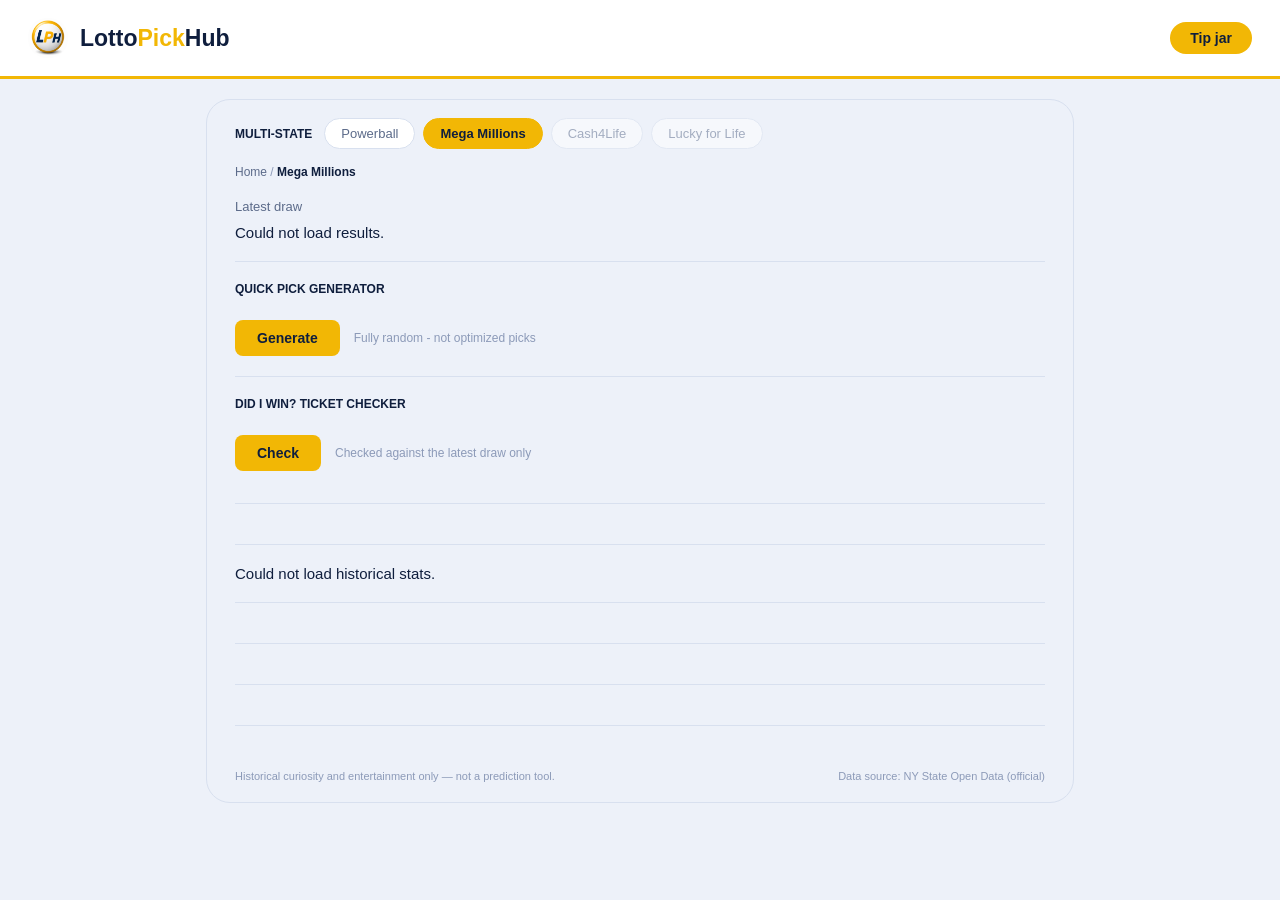
==== megamillions/index.html @ 98ac67ed "Create index.html" ====
<!DOCTYPE html>
<html lang="en">
<head>
  <!-- Google tag (gtag.js) -->
<script async src="https://www.googletagmanager.com/gtag/js?id=G-FP60XF0554"></script>
<script>
  window.dataLayer = window.dataLayer || [];
  function gtag(){dataLayer.push(arguments);}
  gtag('js', new Date());
  gtag('config', 'G-FP60XF0554');
</script>
<meta charset="UTF-8">
<meta name="viewport" content="width=device-width, initial-scale=1.0">
<title>Mega Millions Winning Numbers, Quick Pick &amp; Ticket Checker | LottoPickHub</title>
<meta name="description" content="Latest Mega Millions winning numbers, a free quick pick generator, ticket checker, and historical draw stats — updated daily.">
<link rel="canonical" href="https://lottopickhub.com/megamillions/">
<link rel="icon" type="image/png" href="/assets/lottopickhub-icon.png">

<!-- Open Graph / social share preview -->
<meta property="og:type" content="website">
<meta property="og:site_name" content="LottoPickHub">
<meta property="og:title" content="Mega Millions Winning Numbers, Quick Pick & Ticket Checker | LottoPickHub">
<meta property="og:description" content="Latest Mega Millions winning numbers, a free quick pick generator, ticket checker, and historical draw stats — updated daily.">
<meta property="og:url" content="https://lottopickhub.com/megamillions/">
<meta property="og:image" content="https://lottopickhub.com/assets/og-share.png">
<meta property="og:image:width" content="1200">
<meta property="og:image:height" content="630">
<meta property="og:image:alt" content="LottoPickHub — Powerball results, quick picks & historical stats">

<!-- Twitter/X card -->
<meta name="twitter:card" content="summary_large_image">
<meta name="twitter:title" content="Mega Millions Winning Numbers, Quick Pick & Ticket Checker | LottoPickHub">
<meta name="twitter:description" content="Latest Mega Millions winning numbers, a free quick pick generator, ticket checker, and historical draw stats — updated daily.">
<meta name="twitter:image" content="https://lottopickhub.com/assets/og-share.png">

<link rel="stylesheet" href="/assets/style.css">
</head>
<body>
<div id="site-header"></div>
<div class="page-shell">
<div class="card">
  <div class="game-pills">
    <span class="game-pills-label">Multi-state</span>
    <a href="/powerball/" class="game-pill">Powerball</a>
    <a href="/megamillions/" class="game-pill active">Mega Millions</a>
    <span class="game-pill" style="opacity:0.5;">Cash4Life</span>
    <span class="game-pill" style="opacity:0.5;">Lucky for Life</span>
  </div>
  <div class="breadcrumb"><a href="/">Home</a> / <span class="current">Mega Millions</span></div>
  <div class="section">
    <p class="section-sub" id="draw-date">Latest draw</p>
    <div class="ball-row" id="latest-draw-balls"></div>
  </div>
  <div class="section-divider"></div>
  <div class="section">
    <p class="section-label">Quick pick generator</p>
    <div class="ball-row" id="quick-pick-balls" style="margin-bottom:12px;"></div>
    <div class="quick-pick-actions">
      <button class="btn-gold" id="quick-pick-btn">Generate</button>
      <span class="fine-print">Fully random - not optimized picks</span>
    </div>
  </div>
  <div class="section-divider"></div>
  <div class="section">
    <p class="section-label">Did I win? Ticket checker</p>
    <div class="checker-ball-row" id="checker-ball-row"></div>
    <div class="quick-pick-actions">
      <button class="btn-gold" id="checker-btn">Check</button>
      <span class="fine-print">Checked against the latest draw only</span>
    </div>
    <div class="checker-result" id="checker-result"></div>
  </div>
  <div class="section-divider"></div>
  <div class="section" id="stats-section"></div>
  <div class="section-divider"></div>
  <div class="section" id="hotcold-section"></div>
  <div class="section-divider"></div>
  <div class="section" id="heatmap-section"></div>
  <div class="section-divider"></div>
  <div class="section" id="pairs-section"></div>
  <div class="section-divider"></div>
  <div class="section" id="explorer-section"></div>
  <div class="section-divider"></div>
  <div class="section" id="lookup-section"></div>
  <div class="footer-strip">
    <span>Historical curiosity and entertainment only — not a prediction tool.</span>
    <span>Data source: NY State Open Data (official)</span>
  </div>
</div>
</div>
<script src="/assets/site.js"></script>
<script src="/assets/lottery-stats.js"></script>
<script src="/assets/donate.js"></script>
<script src="/assets/header.js"></script>
<script>
async function init() {
  const data = await fetchPowerballData('/data/megamillions.json');
  renderLatestDraw('latest-draw-balls', 'draw-date', data);
  initQuickPick('quick-pick-balls', 'quick-pick-btn', data);
  initTicketChecker('checker-ball-row', 'checker-btn', 'checker-result', data);
  renderStats('stats-section', data);
}
init().catch(err => {
  console.error(err);
  document.getElementById('latest-draw-balls').textContent = 'Could not load results.';
});

initLotteryStats({
  hotcold: 'hotcold-section',
  heatmap: 'heatmap-section',
  pairs: 'pairs-section',
  explorer: 'explorer-section',
  lookup: 'lookup-section',
}, '/data/megamillions-history.json', 'Mega Ball').catch(err => {
  console.error(err);
  document.getElementById('hotcold-section').textContent = 'Could not load historical stats.';
});
</script>
</body>
</html>
---- assets/style.css ----
:root {
  --navy: #0F1E3D;
  --bg: #EDF1F9;
  --panel-border: #D8E0EF;
  --gold: #F2B705;
  --red: #D9272B;
  --text-muted: #5C6B8A;
  --text-faint: #8C9AB8;
  --white: #ffffff;
  --heat-1: #F4F6FB;
  --heat-2: #FFF3D0;
  --heat-3: #FFE49A;
  --heat-4: #FFCB4D;
  --heat-5: #F2B705;
}

* { box-sizing: border-box; }

body {
  margin: 0;
  background: var(--bg);
  color: var(--navy);
  font-family: -apple-system, "Segoe UI", Arial, sans-serif;
  font-size: 15px;
}

a { color: inherit; }

.page-shell {
  max-width: 900px;
  margin: 0 auto;
  padding: 20px 16px;
}

.card {
  background: var(--bg);
  border-radius: 24px;
  overflow: hidden;
  border: 1px solid var(--panel-border);
}

/* Header */
.site-header {
  display: flex;
  justify-content: space-between;
  align-items: center;
  padding: 18px 28px;
  background: var(--white);
  flex-wrap: wrap;
  gap: 12px;
}
.brand {
  display: flex;
  align-items: center;
  gap: 12px;
  text-decoration: none;
}
.brand-icon {
  width: 40px;
  height: 40px;
  display: block;
  border-radius: 50%;
}
.brand-name {
  font-weight: 800;
  font-size: 23px;
  color: var(--navy);
}
.brand-name .accent { color: var(--gold); }

.site-nav {
  display: flex;
  gap: 30px;
  font-size: 14px;
  color: var(--text-muted);
  font-weight: 600;
}
.site-nav a { text-decoration: none; }
.site-nav a:hover { color: var(--navy); }

.tip-jar-btn {
  background: var(--gold);
  color: var(--navy);
  border: none;
  border-radius: 20px;
  padding: 8px 20px;
  font-size: 14px;
  font-weight: 700;
  cursor: pointer;
  font-family: inherit;
  white-space: nowrap;
}

.tip-wrap {
  position: relative;
}
.tip-popover {
  display: none;
  position: absolute;
  top: 130%;
  right: 0;
  background: var(--white);
  border: 1px solid var(--panel-border);
  border-radius: 8px;
  padding: 12px;
  width: 200px;
  box-shadow: 0 8px 24px rgba(0,0,0,0.15);
  z-index: 50;
}
.tip-popover.open { display: block; }
.tip-popover-label {
  font-size: 11px;
  color: var(--text-muted);
  text-transform: uppercase;
  letter-spacing: 0.5px;
  margin-bottom: 6px;
  font-weight: 700;
}
.tip-popover-text {
  font-size: 11px;
  color: var(--text-faint);
  line-height: 1.4;
  margin-bottom: 10px;
}
.tip-amounts {
  display: grid;
  grid-template-columns: repeat(3, 1fr);
  gap: 6px;
  margin-bottom: 8px;
}
.tip-amount-btn {
  display: block;
  text-align: center;
  background: var(--bg);
  border: 1px solid var(--panel-border);
  border-radius: 6px;
  padding: 8px 0;
  font-size: 13px;
  font-weight: 700;
  color: var(--navy);
  text-decoration: none;
}
.tip-amount-btn:hover {
  border-color: var(--gold);
}
.tip-custom-btn {
  display: block;
  text-align: center;
  background: none;
  border: 1px solid var(--panel-border);
  border-radius: 6px;
  padding: 8px 0;
  font-size: 12px;
  color: var(--text-muted);
  text-decoration: none;
}
.tip-custom-btn:hover {
  border-color: var(--gold);
}

.gold-rule {
  height: 3px;
  background: var(--gold);
}

/* Lottery pill selector */
.game-pills {
  padding: 18px 28px 4px;
  display: flex;
  gap: 8px;
  align-items: center;
  flex-wrap: wrap;
}
.game-pills-label {
  font-size: 12px;
  font-weight: 700;
  text-transform: uppercase;
  margin-right: 4px;
  color: var(--navy);
}
.game-pill {
  border-radius: 16px;
  padding: 7px 16px;
  font-size: 13px;
  text-decoration: none;
  background: var(--white);
  border: 1px solid var(--panel-border);
  color: var(--text-muted);
}
.game-pill.active {
  background: var(--gold);
  color: var(--navy);
  font-weight: 700;
  border-color: var(--gold);
}

/* Sections */
.section {
  padding: 20px 28px;
}
.section-divider {
  height: 1px;
  background: var(--panel-border);
  margin: 0 28px;
}
.section-label {
  color: var(--navy);
  font-size: 12px;
  font-weight: 700;
  text-transform: uppercase;
  margin: 0 0 12px;
}
.section-label .muted-suffix {
  color: var(--text-faint);
  font-weight: 400;
  text-transform: none;
}
.section-sub {
  color: var(--text-muted);
  font-size: 13px;
  margin: 0 0 10px;
}

/* Balls */
.ball-row {
  display: flex;
  gap: 10px;
  flex-wrap: wrap;
}
.ball {
  width: 46px;
  height: 46px;
  border-radius: 50%;
  background: var(--white);
  border: 2px solid var(--navy);
  color: var(--navy);
  display: flex;
  align-items: center;
  justify-content: center;
  font-weight: 800;
  font-size: 17px;
}
.ball.small {
  width: 40px;
  height: 40px;
  font-size: 15px;
}
.ball.special {
  background: var(--red);
  border-color: var(--red);
  color: var(--white);
}
.ball.placeholder {
  color: var(--text-faint);
  border-color: var(--panel-border);
}

/* Quick pick */
.quick-pick-actions {
  display: flex;
  align-items: center;
  gap: 14px;
  margin-top: 12px;
  flex-wrap: wrap;
}
.btn-gold {
  background: var(--gold);
  color: var(--navy);
  border: none;
  border-radius: 8px;
  padding: 10px 22px;
  font-size: 14px;
  font-weight: 800;
  cursor: pointer;
  font-family: inherit;
}
.btn-gold:hover { filter: brightness(1.05); }
.btn-gold:disabled { opacity: 0.6; cursor: default; }
.fine-print {
  color: var(--text-faint);
  font-size: 12px;
}

/* Ticket checker */
.checker-ball-row {
  display: flex;
  gap: 10px;
  flex-wrap: wrap;
  margin-bottom: 12px;
}
.checker-ball {
  width: 46px;
  height: 46px;
  border-radius: 50%;
  border: 2px solid var(--navy);
  background: var(--white);
  color: var(--navy);
  text-align: center;
  font-weight: 800;
  font-size: 15px;
  font-family: inherit;
  padding: 0;
}
.checker-ball:focus {
  outline: none;
  border-color: var(--gold);
}
.checker-ball-special {
  border-color: var(--red);
  color: var(--red);
}
.checker-ball-special:focus {
  border-color: var(--gold);
}
.checker-result {
  margin-top: 12px;
  font-size: 13px;
  color: var(--text-muted);
}
.checker-result strong { color: var(--navy); }

/* Since last jackpot / stats */
.jackpot-banner {
  background: var(--white);
  border-radius: 10px;
  padding: 12px 16px;
  margin-bottom: 14px;
  font-size: 13px;
}
.jackpot-banner .label { color: var(--text-muted); }
.jackpot-banner .value { color: var(--navy); font-weight: 700; }

.stats-grid {
  display: grid;
  grid-template-columns: 1fr 1fr;
  gap: 20px;
}
@media (max-width: 560px) {
  .stats-grid { grid-template-columns: 1fr; }
}

.chip-row {
  display: flex;
  flex-wrap: wrap;
  gap: 8px;
}
.count-chip {
  display: flex;
  align-items: center;
  gap: 6px;
  background: var(--white);
  border: 1px solid var(--panel-border);
  border-radius: 16px;
  padding: 4px 12px 4px 4px;
}
.count-chip .num {
  width: 26px;
  height: 26px;
  border-radius: 50%;
  background: var(--gold);
  color: var(--navy);
  display: flex;
  align-items: center;
  justify-content: center;
  font-size: 12px;
  font-weight: 800;
}
.count-chip .num.hot-num {
  background: var(--gold);
  color: var(--navy);
}
.count-chip .num.cold-num {
  background: var(--white);
  border: 1px solid var(--panel-border);
  color: var(--text-muted);
}
.count-chip .count {
  font-size: 12px;
  color: var(--text-muted);
}
.not-drawn-num {
  width: 30px;
  height: 30px;
  border-radius: 50%;
  background: var(--white);
  border: 1px solid var(--panel-border);
  color: var(--navy);
  display: flex;
  align-items: center;
  justify-content: center;
  font-size: 12px;
  font-weight: 700;
}
.stats-disclaimer {
  color: var(--text-faint);
  font-size: 10px;
  margin: 14px 0 0;
}

/* Disclaimer banner */
.info-banner {
  background: #FFF6DD;
  color: #7A5B00;
  text-align: center;
  font-size: 11px;
  padding: 7px;
}

/* Footer strip inside card */
.footer-strip {
  padding: 4px 28px 20px;
  display: flex;
  justify-content: space-between;
  color: var(--text-faint);
  font-size: 11px;
  flex-wrap: wrap;
  gap: 6px;
}

/* Homepage-specific */
.hero {
  padding: 8px 28px 4px;
}
.hero h1 {
  font-size: 22px;
  margin: 0 0 8px;
}
.hero p {
  color: var(--text-muted);
  font-size: 14px;
  margin: 0 0 4px;
  max-width: 560px;
}

.game-cards {
  display: grid;
  grid-template-columns: 1fr 1fr;
  gap: 14px;
}
@media (max-width: 560px) {
  .game-cards { grid-template-columns: 1fr; }
}
.game-card {
  background: var(--white);
  border: 1px solid var(--panel-border);
  border-radius: 10px;
  padding: 16px;
  text-decoration: none;
  color: var(--navy);
  display: block;
  position: relative;
  transition: box-shadow 0.15s, transform 0.15s;
}
.game-card h3 {
  margin: 0 0 4px;
  font-size: 15px;
}
.game-card p {
  margin: 0;
  font-size: 12px;
  color: var(--text-muted);
}
.game-card .jackpot-line {
  font-size: 13px;
}
.game-card .jackpot-line strong {
  color: var(--navy);
}
.game-card.coming-soon {
  opacity: 0.55;
  pointer-events: none;
}
.game-card .status {
  display: inline-block;
  font-size: 10px;
  font-weight: 700;
  text-transform: uppercase;
  color: var(--gold);
  margin-bottom: 6px;
}
.game-card.live {
  border: 2px solid var(--gold);
  box-shadow: 0 2px 10px rgba(242,183,5,0.25);
}
.game-card.live:hover {
  box-shadow: 0 4px 16px rgba(242,183,5,0.35);
  transform: translateY(-1px);
}
.game-card.live .status {
  background: var(--gold);
  color: var(--navy);
  border-radius: 10px;
  padding: 2px 8px;
}
.game-card.live .card-arrow {
  position: absolute;
  top: 16px;
  right: 16px;
  color: var(--gold);
  font-size: 18px;
  font-weight: 800;
}

.breadcrumb {
  padding: 12px 28px 0;
  font-size: 12px;
  color: var(--text-faint);
}
.breadcrumb a { color: var(--text-muted); text-decoration: none; }
.breadcrumb .current { color: var(--navy); font-weight: 600; }

/* News */
.news-item {
  padding: 10px 0;
  border-bottom: 1px solid var(--panel-border);
}
.news-item:last-child { border-bottom: none; }
.news-item a {
  font-size: 14px;
  font-weight: 600;
  text-decoration: none;
  color: var(--navy);
}
.news-item a:hover { color: var(--gold); }
.news-meta {
  font-size: 11px;
  color: var(--text-faint);
  margin-top: 2px;
}

/* --- Hot & cold tabs --- */
.stat-tabs {
  display: flex;
  gap: 8px;
  flex-wrap: wrap;
  margin-bottom: 10px;
}
.stat-tab {
  background: var(--white);
  border: 1px solid var(--panel-border);
  border-radius: 14px;
  padding: 5px 14px;
  font-size: 12px;
  font-weight: 700;
  color: var(--text-muted);
  cursor: pointer;
  font-family: inherit;
}
.stat-tab:hover { border-color: var(--gold); }
.stat-tab.active {
  background: var(--navy);
  border-color: var(--navy);
  color: var(--white);
}
.stat-subhead {
  font-size: 11px;
  font-weight: 700;
  text-transform: uppercase;
  margin: 0 0 8px;
}
.stat-subhead.hot { color: var(--gold); }
.stat-subhead.cold { color: var(--text-muted); }

/* --- Frequency heatmap --- */
.heat-legend {
  display: flex;
  align-items: center;
  gap: 6px;
  font-size: 11px;
  color: var(--text-faint);
  margin-bottom: 10px;
}
.heat-legend-swatch {
  width: 16px;
  height: 16px;
  border-radius: 3px;
  display: inline-block;
}
.heat-grid {
  display: grid;
  grid-template-columns: repeat(auto-fill, minmax(38px, 1fr));
  gap: 5px;
}
.heat-cell {
  aspect-ratio: 1;
  border: none;
  border-radius: 6px;
  font-family: inherit;
  font-size: 11px;
  font-weight: 700;
  color: var(--navy);
  cursor: pointer;
  display: flex;
  align-items: center;
  justify-content: center;
}
.heat-cell:hover {
  outline: 2px solid var(--navy);
  outline-offset: 1px;
}
.heat-1 { background: var(--heat-1); border: 1px solid var(--panel-border); color: var(--text-faint); }
.heat-2 { background: var(--heat-2); }
.heat-3 { background: var(--heat-3); }
.heat-4 { background: var(--heat-4); }
.heat-5 { background: var(--heat-5); }

/* --- Pair & triple analysis --- */
.pair-list {
  display: flex;
  flex-direction: column;
  gap: 6px;
}
.pair-row {
  display: flex;
  align-items: center;
  justify-content: space-between;
  background: var(--white);
  border: 1px solid var(--panel-border);
  border-radius: 8px;
  padding: 8px 12px;
  gap: 12px;
}
.pair-numbers {
  display: flex;
  align-items: center;
  gap: 6px;
  flex-wrap: wrap;
}
.pair-plus {
  color: var(--text-faint);
  font-size: 12px;
  margin: 0 2px;
}
.pair-count {
  color: var(--gold);
  font-size: 13px;
  font-weight: 700;
  white-space: nowrap;
}
.stat-ball {
  width: 28px;
  height: 28px;
  border-radius: 50%;
  background: var(--bg);
  border: 1px solid var(--panel-border);
  color: var(--navy);
  display: inline-flex;
  align-items: center;
  justify-content: center;
  font-size: 12px;
  font-weight: 700;
}

/* --- Historical explorer --- */
.explorer-controls {
  display: flex;
  gap: 10px;
  flex-wrap: wrap;
  margin-bottom: 14px;
}
.explorer-input,
.explorer-select {
  background: var(--white);
  border: 1px solid var(--panel-border);
  border-radius: 8px;
  padding: 9px 12px;
  font-size: 13px;
  color: var(--navy);
  font-family: inherit;
}
.explorer-input { flex: 1; min-width: 200px; }
.explorer-table-wrap {
  overflow-x: auto;
}
.explorer-table {
  width: 100%;
  border-collapse: collapse;
  font-size: 13px;
}
.explorer-table th {
  text-align: left;
  color: var(--text-faint);
  font-size: 11px;
  text-transform: uppercase;
  font-weight: 700;
  padding: 6px 8px;
  border-bottom: 1px solid var(--panel-border);
}
.explorer-table td {
  padding: 8px;
  border-bottom: 1px solid var(--panel-border);
  color: var(--navy);
}
.explorer-pb {
  color: var(--red);
  font-weight: 700;
}

/* --- Number lookup --- */
.lookup-grid {
  display: grid;
  grid-template-columns: repeat(3, 1fr);
  gap: 10px;
  margin-top: 10px;
}
@media (max-width: 560px) {
  .lookup-grid { grid-template-columns: repeat(2, 1fr); }
}
.lookup-stat {
  background: var(--white);
  border: 1px solid var(--panel-border);
  border-radius: 8px;
  padding: 10px 12px;
  display: flex;
  flex-direction: column;
  gap: 2px;
}
.lookup-label {
  font-size: 10px;
  color: var(--text-faint);
  text-transform: uppercase;
  font-weight: 700;
}
.lookup-value {
  font-size: 15px;
  color: var(--navy);
  font-weight: 800;
}
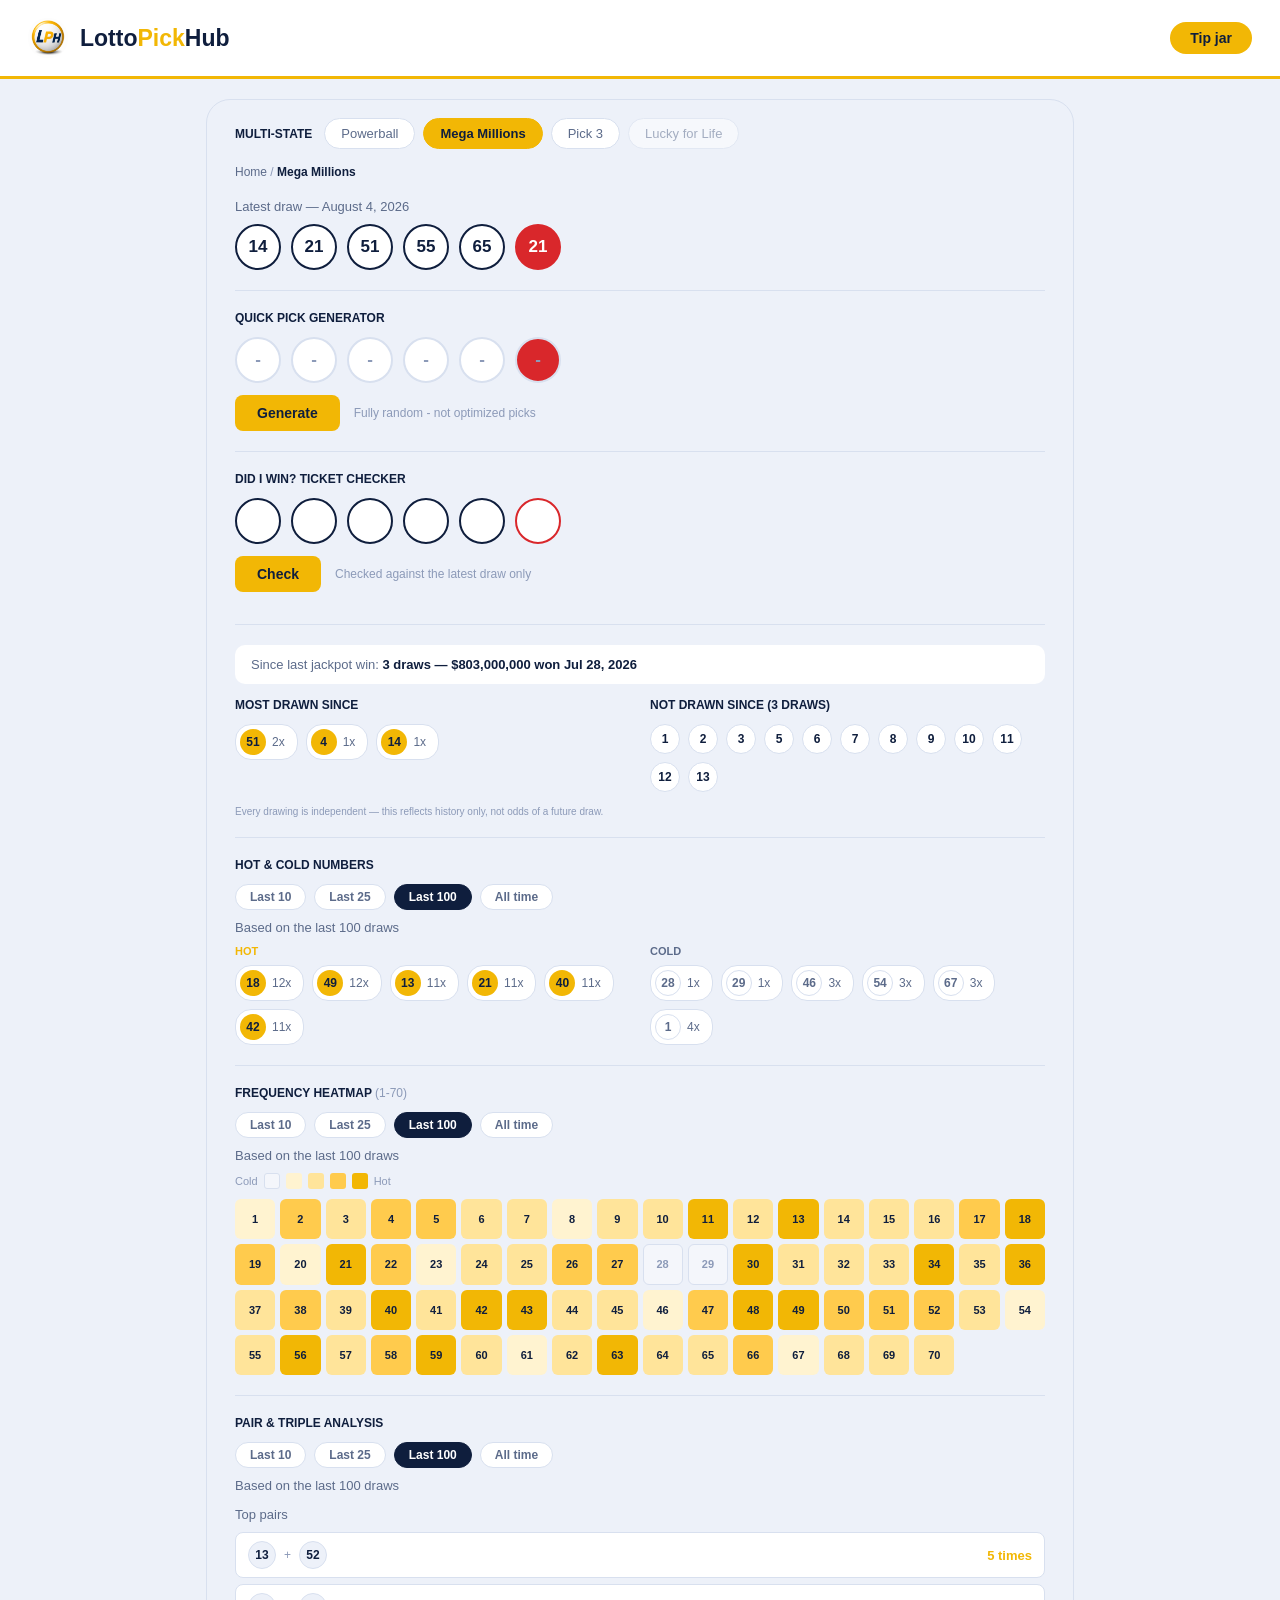
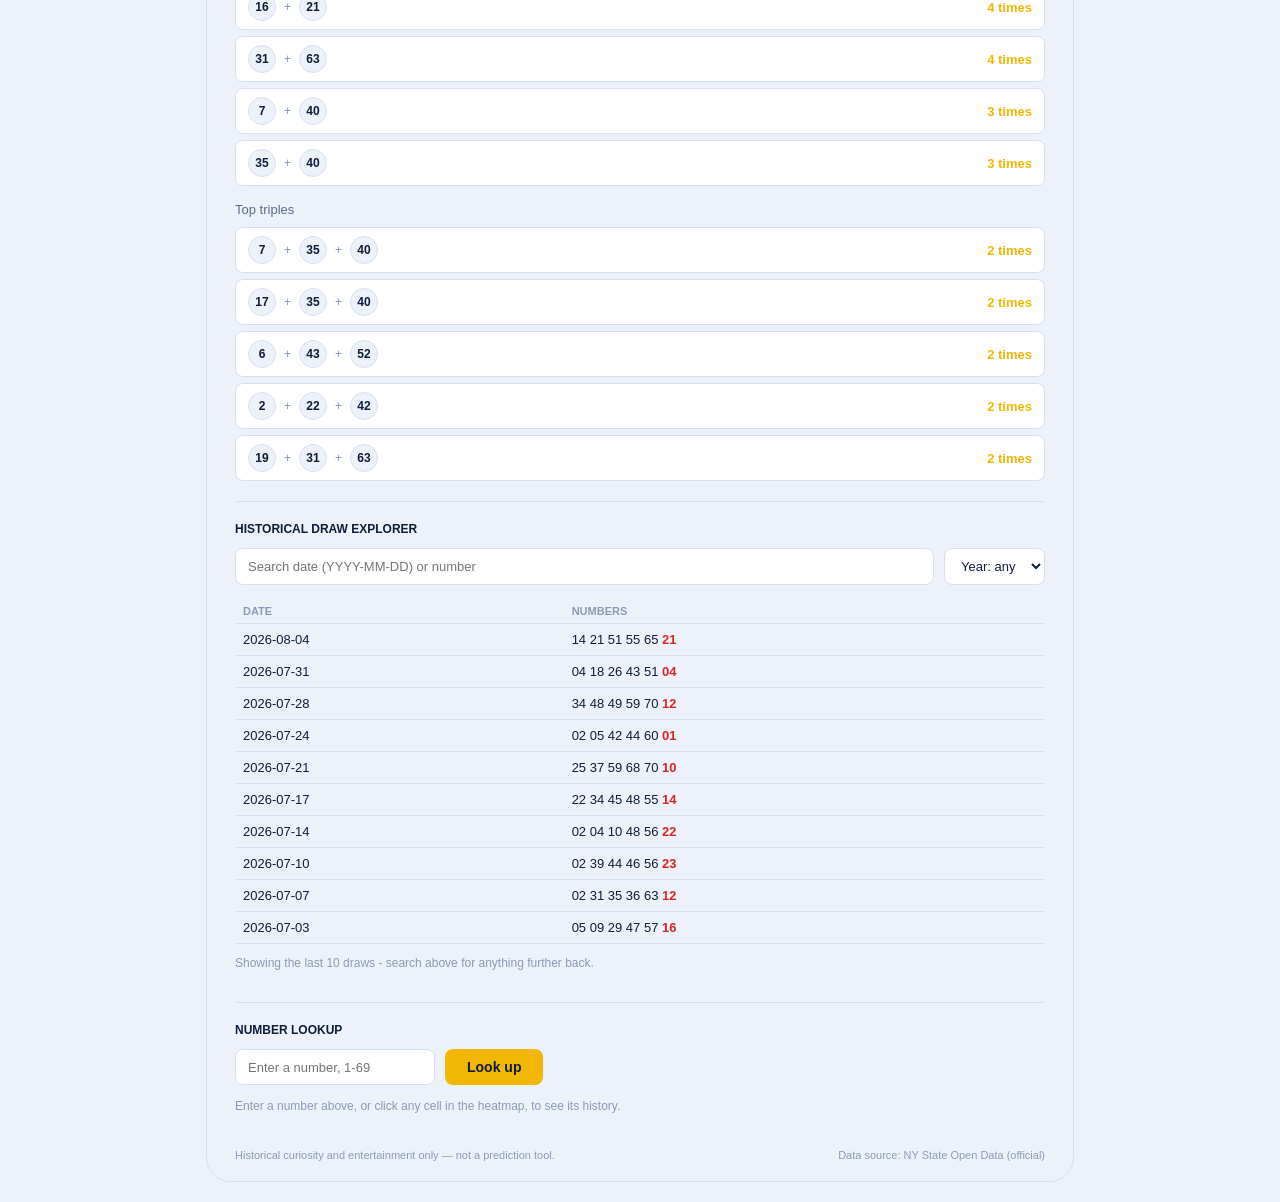
==== commit d9209fb9: "Update index.html" ====
--- a/megamillions/index.html
+++ b/megamillions/index.html
@@ -43,7 +43,7 @@
     <span class="game-pills-label">Multi-state</span>
     <a href="/powerball/" class="game-pill">Powerball</a>
     <a href="/megamillions/" class="game-pill active">Mega Millions</a>
-    <span class="game-pill" style="opacity:0.5;">Cash4Life</span>
+    <a class="game-pill" class="game-pill">Pick 3</a>
     <span class="game-pill" style="opacity:0.5;">Lucky for Life</span>
   </div>
   <div class="breadcrumb"><a href="/">Home</a> / <span class="current">Mega Millions</span></div>
--- a/assets/style.css
+++ b/assets/style.css
@@ -726,3 +726,162 @@
   color: var(--navy);
   font-weight: 800;
 }
+
+/* --- Next drawing card (jackpot, cash value, countdown) --- */
+.next-drawing-card {
+  background: var(--white);
+  border: 1px solid var(--panel-border);
+  border-radius: 12px;
+  padding: 16px 20px;
+  display: flex;
+  align-items: center;
+  justify-content: space-between;
+  flex-wrap: wrap;
+  gap: 16px;
+}
+.next-drawing-date {
+  font-size: 14px;
+  font-weight: 700;
+  color: var(--navy);
+  margin: 0 0 8px;
+}
+.countdown-row {
+  display: flex;
+  gap: 6px;
+}
+.countdown-box {
+  background: var(--bg);
+  border-radius: 6px;
+  padding: 6px 10px;
+  text-align: center;
+  min-width: 44px;
+}
+.countdown-box .num {
+  font-size: 16px;
+  font-weight: 800;
+  color: var(--navy);
+  display: block;
+}
+.countdown-box .unit {
+  font-size: 9px;
+  color: var(--text-faint);
+  text-transform: uppercase;
+}
+.next-drawing-money {
+  text-align: right;
+}
+.next-drawing-money .label {
+  font-size: 11px;
+  color: var(--text-muted);
+  margin: 0;
+}
+.next-drawing-money .amount {
+  font-size: 20px;
+  font-weight: 800;
+  color: var(--navy);
+  margin: 0 0 6px;
+}
+.next-drawing-money .amount.cash {
+  font-size: 14px;
+  margin: 0;
+}
+
+/* --- Homepage jackpot amount line --- */
+.jackpot-amount-line {
+  font-size: 13px;
+  color: var(--text-muted);
+  margin: 2px 0 0;
+}
+.jackpot-amount-line strong {
+  color: var(--gold);
+}
+
+/* --- Pick 3 page --- */
+
+.pick3-state-row {
+  display: flex;
+  align-items: center;
+  gap: 12px;
+  flex-wrap: wrap;
+}
+
+.pick3-draws-row {
+  display: grid;
+  grid-template-columns: 1fr 1fr;
+  gap: 14px;
+}
+@media (max-width: 560px) {
+  .pick3-draws-row { grid-template-columns: 1fr; }
+}
+.pick3-draw-card {
+  background: var(--white);
+  border: 1px solid var(--panel-border);
+  border-radius: 10px;
+  padding: 14px 16px;
+}
+.pick3-draw-label {
+  font-size: 11px;
+  font-weight: 700;
+  text-transform: uppercase;
+  color: var(--text-faint);
+  margin: 0 0 10px;
+}
+
+/* Digit heatmap by position - three rows instead of one big grid,
+   since Pick 3 only has 10 possible digits per position. */
+.pos-heat-grid {
+  display: flex;
+  flex-direction: column;
+  gap: 10px;
+}
+.pos-heat-row {
+  display: flex;
+  align-items: center;
+  gap: 10px;
+  flex-wrap: wrap;
+}
+.pos-heat-label {
+  width: 72px;
+  flex-shrink: 0;
+  font-size: 12px;
+  color: var(--text-muted);
+  font-weight: 600;
+}
+.pos-heat-cells {
+  display: flex;
+  gap: 6px;
+  flex-wrap: wrap;
+}
+.pos-heat-cells .heat-cell {
+  width: 34px;
+  height: 34px;
+  border-radius: 6px;
+  font-size: 13px;
+}
+
+/* Front pair / back pair frequency */
+.pairs-columns {
+  display: grid;
+  grid-template-columns: 1fr 1fr;
+  gap: 20px;
+}
+@media (max-width: 560px) {
+  .pairs-columns { grid-template-columns: 1fr; }
+}
+.pair-chip {
+  display: inline-flex;
+  align-items: center;
+  gap: 6px;
+  background: var(--white);
+  border: 1px solid var(--panel-border);
+  border-radius: 16px;
+  padding: 5px 12px;
+  font-size: 13px;
+  font-weight: 700;
+  color: var(--navy);
+}
+.pair-chip-count {
+  font-size: 11px;
+  font-weight: 700;
+  color: var(--gold);
+}
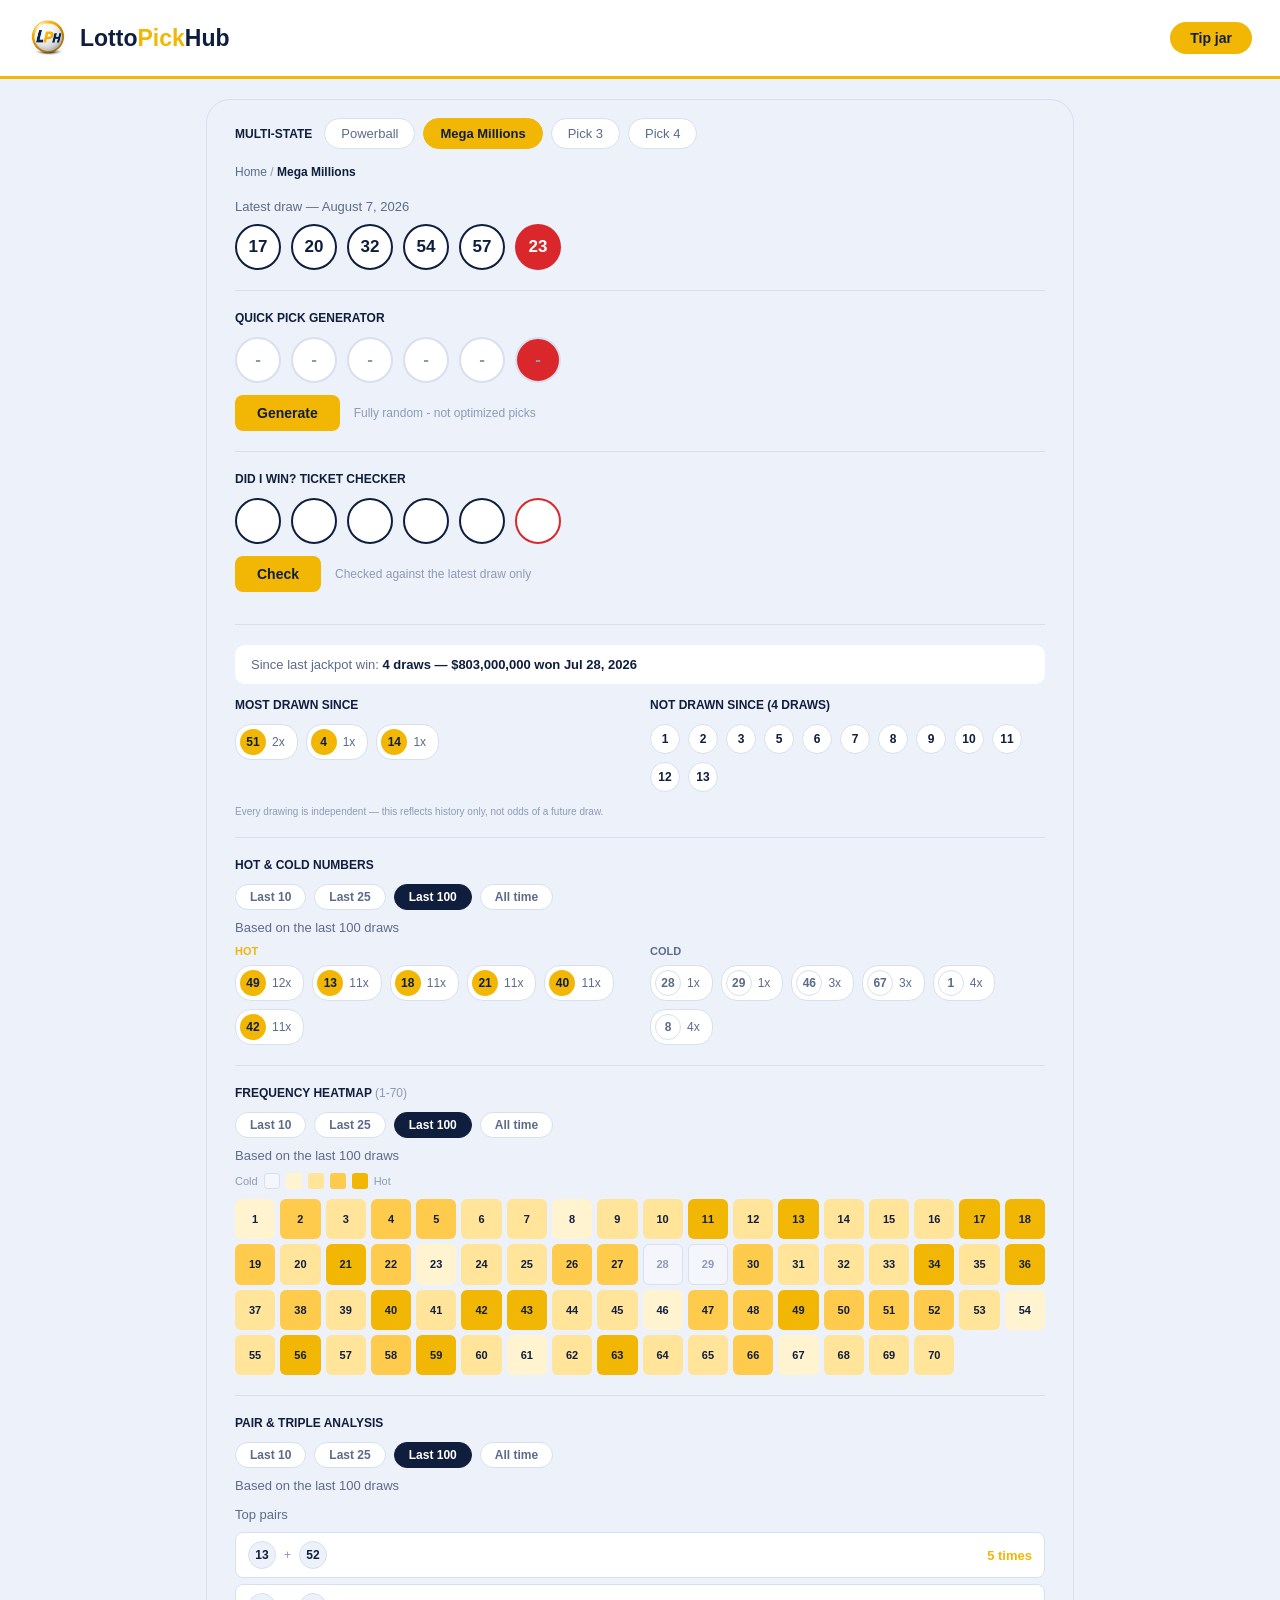
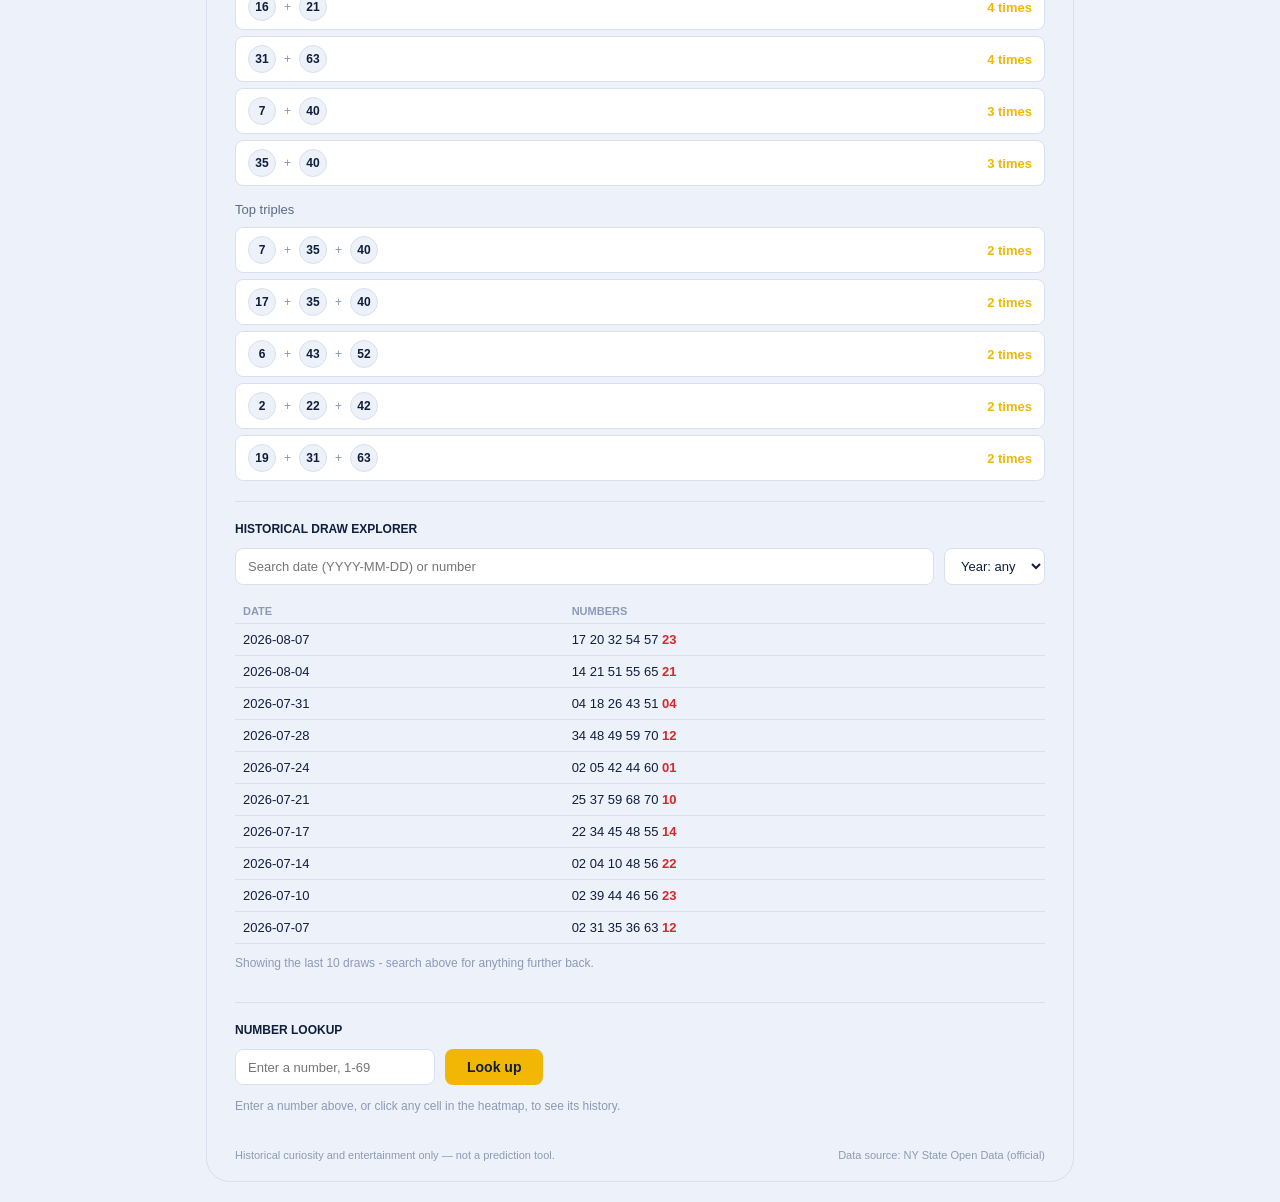
==== commit 8ab25338: "Update index.html" ====
--- a/megamillions/index.html
+++ b/megamillions/index.html
@@ -43,8 +43,8 @@
     <span class="game-pills-label">Multi-state</span>
     <a href="/powerball/" class="game-pill">Powerball</a>
     <a href="/megamillions/" class="game-pill active">Mega Millions</a>
-    <a class="game-pill" class="game-pill">Pick 3</a>
-    <span class="game-pill" style="opacity:0.5;">Lucky for Life</span>
+    <a href="/pick3/" class="game-pill">Pick 3</a>
+    <a href="/pick4/" class="game-pill">Pick 4</a>
   </div>
   <div class="breadcrumb"><a href="/">Home</a> / <span class="current">Mega Millions</span></div>
   <div class="section">
